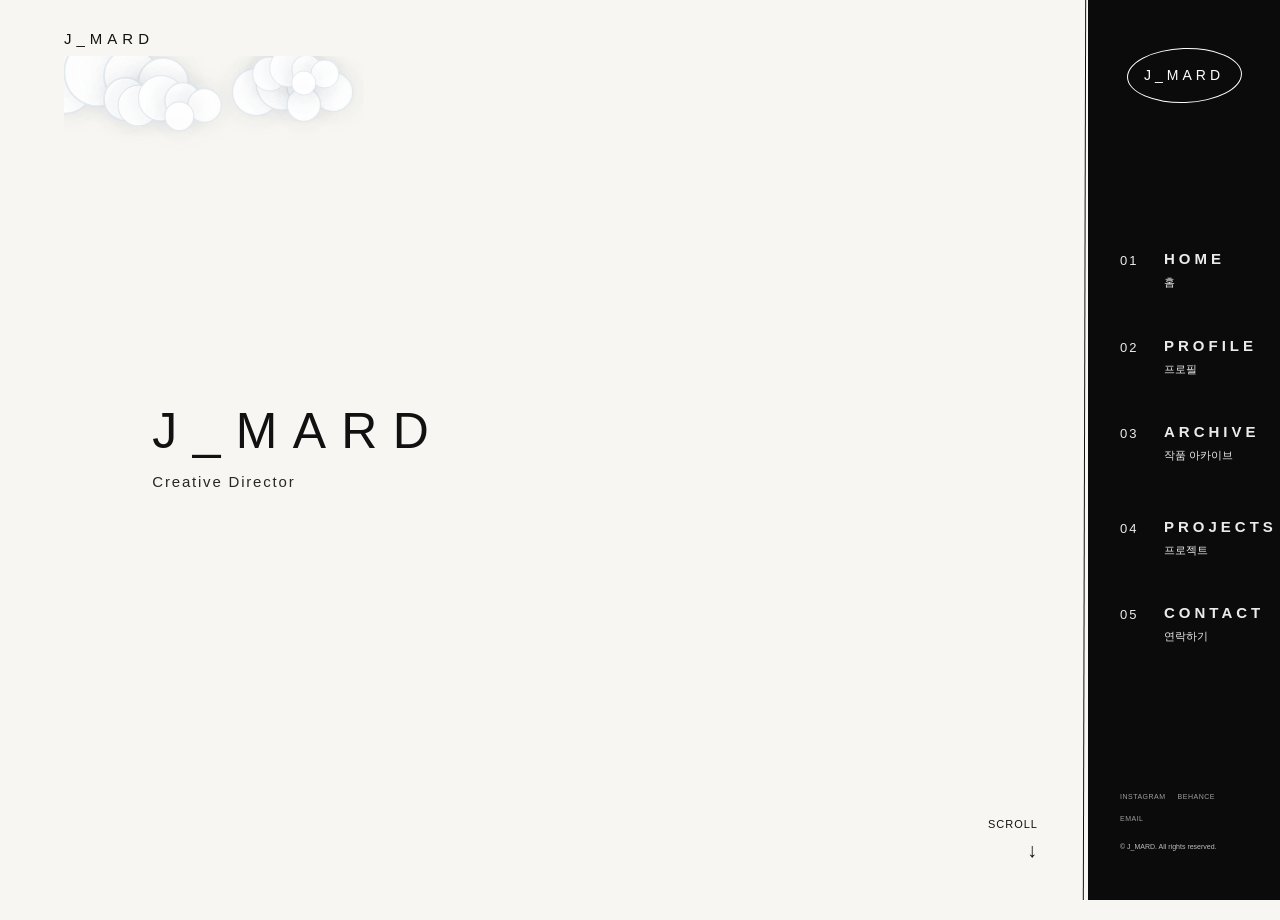
==== J_MARD/index.html @ f830c9d3 "Add files via upload" ====
<!DOCTYPE html>
<html lang="ko">
<head>
  <meta charset="UTF-8" />
  <meta name="referrer" content="no-referrer" />
  <!-- CSP and other security headers are applied via server response headers. -->

  <meta name="viewport" content="width=device-width, initial-scale=1.0" />

  <title>J_MARD | Creative Director</title>

  <link rel="stylesheet" href="css/style.css">
</head>

<body>
  <div class="page">

    <!-- 왼쪽 흰색 메인 영역 -->
    <main class="main-area" id="home">

      <div class="cloud-layer" aria-hidden="true">
        <canvas id="cloudCanvas" class="cloud-canvas"></canvas>
      </div>

      <header class="top-header">
        <a href="#" class="small-logo">J_MARD</a>

        <nav class="top-nav">
        </nav>
      </header>

      <section class="hero" id="heroSection">
        <h1 id="heroTitle">J_MARD</h1>
        <p id="heroSubtitle">Creative Director</p>
      </section>

      <div class="scroll">
        <span>SCROLL</span>
        <span class="scroll-arrow">↓</span>
      </div>

      <div class="hero-media" id="heroMedia" aria-hidden="true">
        <div class="painting-container">
          <div class="painting-left">
            <div class="painting-image-wrap">
              <img id="paintingImage" src="./images/cloud.png" alt="뭉게구름 회화 작품" class="painting-image">
            </div>
            <button type="button" id="paintingPrev" class="painting-nav painting-nav--left" aria-label="Previous artwork">‹</button>
            <button type="button" id="paintingNext" class="painting-nav painting-nav--right" aria-label="Next artwork">›</button>
            <p id="paintingCaption" class="painting-caption">뭉게구름 116.8x60.2 50P 캔버스에 아크릴</p>
          </div>
        </div>
        <p class="hero-media-caption"></p>
      </div>

      <div id="about" class="section-anchor"></div>
      <div id="projects" class="section-anchor"></div>
      <div id="contact" class="section-anchor"></div>

    </main>

    <!-- 경계선 -->
    <div class="divider-line"></div>

    <!-- 오른쪽 검은색 사이드바 -->
    <aside class="side-area">

      <div class="side-logo-wrap">
          <div class="side-logo">
          <span>J_MARD</span>
        </div>
      </div>

      <nav class="side-menu">

        <a href="#home" class="menu-item" data-target="home">
          <span class="menu-number">01</span>

          <span>
            <strong class="menu-title">HOME</strong>
            <span class="menu-subtitle">홈</span>
          </span>
        </a>

        <a href="#about" class="menu-item" data-target="about">
          <span class="menu-number">02</span>

          <span>
            <strong class="menu-title">PROFILE</strong>
            <span class="menu-subtitle">프로필</span>
          </span>
        </a>

        <div class="menu-item archive-item" data-target="archive">
          <span class="menu-number">03</span>

          <div>
            <a href="#archive" class="menu-link" data-target="archive">
              <strong class="menu-title">ARCHIVE</strong>
              <span class="menu-subtitle">작품 아카이브</span>
            </a>

            <div class="archive-submenu" aria-label="Archive categories">
              <button type="button" class="archive-submenu-link" data-label="Painting" data-title="PAINTING" data-description="회화 작품들이 모여 있는 섹션입니다." data-target="painting">painting</button>
              <button type="button" class="archive-submenu-link" data-label="Media Art" data-title="MEDIA ART" data-description="미디어 아트 작품들이 모여 있는 섹션입니다." data-target="media">media art</button>
            </div>
          </div>
        </div>

        <a href="#projects" class="menu-item" data-target="projects">
          <span class="menu-number">04</span>

          <span>
            <strong class="menu-title">PROJECTS</strong>
            <span class="menu-subtitle">프로젝트</span>
          </span>
        </a>

        <a href="#contact" class="menu-item" data-target="contact">
          <span class="menu-number">05</span>

          <span>
            <strong class="menu-title">CONTACT</strong>
            <span class="menu-subtitle">연락하기</span>
          </span>
        </a>

      </nav>

      <footer class="side-footer">

        <div class="social-links">
          <a href="https://www.instagram.com/heumeul_heumeul/" target="_blank" rel="noopener noreferrer">INSTAGRAM</a>
          <a href="https://www.behance.net/a52d21a0" target="_blank" rel="noopener noreferrer">BEHANCE</a>
          <a href="mailto:ssyaaa3578@naver.com">EMAIL</a>
        </div>

        <p class="copyright">
          © J_MARD. All rights reserved.
        </p>

      </footer>

    </aside>

  </div>

  <div id="archiveOverlay" class="archive-overlay" aria-hidden="true">
    <div class="archive-panel">
      <h2 id="archiveTitle">ARCHIVE</h2>
      <p id="archiveDescription">작품 아카이브 섹션입니다.</p>
      <button type="button" class="archive-close" id="archiveClose">Close</button>
    </div>
  </div>

  <script src="js/main.js" defer></script>
</body>
</html>
---- J_MARD/css/style.css ----
* {
  margin: 0;
  padding: 0;
  box-sizing: border-box;
}

html {
  scroll-behavior: smooth;
}

body {
  font-family: Arial, Helvetica, sans-serif;
  background: #f7f6f2;
  color: #111;
  overflow-x: hidden;
  line-height: 1.4;
  -webkit-font-smoothing: antialiased;
  text-rendering: optimizeLegibility;
}

/* 기본 페이지 레이아웃: 왼쪽 메인(약 85%), 오른쪽 사이드(약 15%) */
.page {
  display: flex;
  align-items: stretch;
}

/* 데스크탑 이상에서 2단 레이아웃으로 보여주기 위한 기본값 (미디어쿼리로 재정의 가능) */
.main-area {
  width: calc(100% - 15%);
  min-height: 100vh;
  padding: 56px 64px;
  position: relative;
  background: transparent;
}

.side-area {
  width: 15%;
  min-width: 180px;
  position: fixed;
  top: 0;
  right: 0;
  bottom: 0;
  padding: 48px 32px;
  display: flex;
  flex-direction: column;
  justify-content: space-between;
  background: #0b0b0b;
  color: #fff;
}

/* 사이드바 내부 링크 색상 고정 (브라우저 기본 방문색 보라 제거) */
.side-area a,
.side-area a:visited {
  color: inherit;
  text-decoration: none;
}

.side-area .menu-item .menu-title,
.side-area .menu-item .menu-subtitle,
.side-area .menu-number {
  color: rgba(255,255,255,0.92);
}

.social-links a,
.side-footer a {
  color: rgba(255,255,255,0.6);
  text-decoration: none;
}

.menu-item a:hover,
.archive-submenu .archive-submenu-link:hover {
  opacity: 0.85;
  transform: translateX(2px);
}


.contact-actions {
  display: flex;
  gap: 12px;
  align-items: center;
}

.contact-link {
  display: inline-flex;
  align-items: center;
  gap: 12px;
  padding: 12px 14px;
  background: #fff;
  border: 1px solid rgba(17, 17, 17, 0.06);
  border-radius: 20px;
  box-shadow: 0 12px 30px rgba(17, 17, 17, 0.06);
  color: #111;
  font-weight: 700;
  letter-spacing: 1px;
  text-transform: uppercase;
}

.contact-link:hover {
  transform: translateY(-3px);
}

.contact-icon {
  position: relative;
  width: 44px;
  height: 44px;
  border-radius: 12px;
  display: inline-block;
}

.contact-icon.ig-icon {
  background: radial-gradient(circle at 30% 25%, #fdd090 0%, #f47464 30%, #cb2d7f 60%, #4b52e5 95%);
  box-shadow: inset 0 0 0 1px rgba(255, 255, 255, 0.22), 0 8px 20px rgba(0, 0, 0, 0.08);
}

.contact-icon.email-icon {
  background: linear-gradient(180deg, #ffffff 0%, #f3f3f3 100%);
  border: 1px solid rgba(17,17,17,0.06);
}

.contact-icon.ig-icon::before {
  content: "";
  position: absolute;
  width: 28px;
  height: 28px;
  top: 8px;
  left: 8px;
  border-radius: 8px;
  background: rgba(255, 255, 255, 0.95);
}

.contact-icon.ig-icon::after {
  content: "";
  position: absolute;
  width: 16px;
  height: 16px;
  top: 50%;
  left: 50%;
  transform: translate(-50%, -50%);
  border-radius: 50%;
  background: #111;
  box-shadow: inset 0 0 0 2px rgba(255, 255, 255, 0.75);
}

.contact-icon.ig-icon .flash,
.contact-icon.email-icon .flash {
  position: absolute;
  top: 8px;
  right: 8px;
  width: 8px;
  height: 8px;
  border-radius: 50%;
  background: #fff;
  box-shadow: 0 0 0 1px rgba(255, 255, 255, 0.75);
}

.contact-icon.email-icon .envelope {
  position: absolute;
  left: 10px;
  right: 10px;
  top: 14px;
  height: 12px;
  background: linear-gradient(90deg, rgba(0,0,0,0.9) 0%, rgba(0,0,0,0.9) 100%);
  clip-path: polygon(0 0, 100% 0, 100% 65%, 50% 40%, 0 65%);
  border-radius: 2px;
}

.contact-text {
  font-size: 12px;
  letter-spacing: 1.5px;
}

.small-logo {
  font-size: 15px;
  font-weight: 500;
  letter-spacing: 5px;
}

/* 왼쪽 상단 로고 링크 색상 고정 (보라색 방문색 제거) */
.small-logo,
.small-logo:visited {
  color: #111;
  text-decoration: none;
}

.small-logo:hover,
.small-logo:focus-visible {
  opacity: 0.8;
  transform: translateY(-1px);
}

.top-nav {
  display: flex;
  gap: 42px;
  margin-right: 20px;
}

/* 상단 헤더 고정: 왼쪽 상단에 작은 로고 배치 */
.top-header {
  position: absolute;
  top: 28px;
  left: 64px;
  z-index: 10;
  display: flex;
  align-items: center;
  gap: 18px;
}

/* 모바일에서는 내부 여백에 맞춰 위치 조정 */
@media (max-width: 700px) {
  .top-header {
    position: relative;
    top: 0;
    left: 0;
    padding: 8px 0;
  }
}

.top-nav a {
  font-size: 12px;
  letter-spacing: 1px;
  transition: opacity 0.3s ease, transform 0.25s ease;
  padding: 2px 0;
  position: relative;
}

.top-nav a::after {
  content: "";
  position: absolute;
  left: 0;
  bottom: -2px;
  width: 100%;
  height: 1px;
  background: currentColor;
  transform: scaleX(0);
  transform-origin: left;
  transition: transform 0.25s ease;
}

.top-nav a:hover::after,
.top-nav a:focus-visible::after {
  transform: scaleX(1);
}

.top-nav a:hover,
.top-nav a:focus-visible {
  opacity: 0.45;
  transform: translateY(-1px);
}

.hero {
  position: absolute;
  top: 50%;
  left: 14%;
  z-index: 2;
  transform: translateY(-50%);
  transition: top 0.45s cubic-bezier(0.22, 1, 0.36, 1), transform 0.45s cubic-bezier(0.22, 1, 0.36, 1), opacity 0.35s ease;
  max-width: min(560px, 76vw);
  opacity: 1;
}

.hero.hero--section {
  top: 42%;
  transform: translateY(-50%) translateX(4px);
}

.hero h1 {
  font-size: clamp(38px, 3.9vw, 72px);
  font-weight: 500;
  letter-spacing: clamp(12px, 1.2vw, 20px);
  white-space: nowrap;
  line-height: 1;
  transition: transform 0.45s cubic-bezier(0.22, 1, 0.36, 1), letter-spacing 0.35s ease;
}

.hero p {
  margin-top: 14px;
  font-size: 15px;
  letter-spacing: 1.8px;
  opacity: 0.9;
  line-height: 1.5;
  transition: transform 0.45s cubic-bezier(0.22, 1, 0.36, 1), opacity 0.35s ease;
}

.contact-card {
  margin-top: 24px;
  max-width: 320px;
  opacity: 0;
  pointer-events: none;
  transform: translateY(12px);
  transition: opacity 0.3s ease, transform 0.3s ease;
}

.contact-card.show {
  opacity: 1;
  pointer-events: auto;
  transform: translateY(0);
}

.contact-link {
  display: inline-flex;
  align-items: center;
  gap: 12px;
  padding: 16px 18px;
  background: #fff;
  border: 1px solid rgba(17, 17, 17, 0.08);
  border-radius: 24px;
  box-shadow: 0 18px 42px rgba(17, 17, 17, 0.08);
  color: #111;
  font-weight: 700;
  letter-spacing: 1px;
  text-transform: uppercase;
}

.contact-icon {
  position: relative;
  width: 46px;
  height: 46px;
  border-radius: 18px;
  background: radial-gradient(circle at 30% 25%, #fdd090 0%, #f47464 30%, #cb2d7f 60%, #4b52e5 95%);
  box-shadow: inset 0 0 0 1px rgba(255, 255, 255, 0.22), 0 10px 26px rgba(0, 0, 0, 0.12);
}

.contact-icon::before {
  content: "";
  position: absolute;
  inset: 8px;
  border-radius: 14px;
  background: rgba(255, 255, 255, 0.94);
}

.contact-icon::after {
  content: "";
  position: absolute;
  width: 16px;
  height: 16px;
  top: 50%;
  left: 50%;
  transform: translate(-50%, -50%);
  border-radius: 50%;
  background: #111;
  box-shadow: inset 0 0 0 2px rgba(255, 255, 255, 0.75);
}

.contact-icon .flash {
  position: absolute;
  top: 8px;
  right: 8px;
  width: 8px;
  height: 8px;
  border-radius: 50%;
  background: #fff;
  box-shadow: 0 0 0 1px rgba(255, 255, 255, 0.75);
}

.contact-text {
  font-size: 12px;
  letter-spacing: 1.5px;
}

.hero.hero--section h1 {
  transform: translateY(-2px);
  letter-spacing: 22px;
}

.hero.hero--section p {
  transform: translateY(-2px);
  opacity: 1;
}

.main-area.artwork-visible .hero {
  top: 112px;
  left: clamp(50px, 7vw, 110px);
  transform: none;
}

.main-area.artwork-visible .hero h1 {
  font-size: clamp(34px, 3.2vw, 56px);
  letter-spacing: clamp(12px, 1.6vw, 20px);
}

.main-area.artwork-visible .hero p {
  margin-top: 10px;
}

.scroll {
  position: absolute;
  right: 50px;
  bottom: 40px;
  display: flex;
  flex-direction: column;
  gap: 8px;
  font-size: 11px;
  letter-spacing: 1px;
  text-align: right;
  z-index: 2;
}

.main-area.artwork-visible .scroll {
  display: none;
}

.scroll-arrow {
  font-size: 20px;
  line-height: 1;
}

.hero-media {
  position: absolute;
  top: 0;
  right: 0;
  bottom: 0;
  left: 0;
  display: flex;
  flex-direction: column;
  align-items: stretch;
  justify-content: center;
  z-index: 1;
  padding-top: 160px;
  box-sizing: border-box;
  opacity: 0;
  transform: translateY(20px);
  pointer-events: none;
  transition: opacity 1s ease, transform 1s ease;
}

.hero-media.show {
  opacity: 1;
  transform: translateY(0);
  pointer-events: auto;
}

.hero-artwork {
  display: block;
  width: min(820px, 100%);
  height: auto;
  min-width: 0;
  min-height: 0;
  max-width: 100%;
  max-height: calc(100% - 46px);
  object-fit: contain;
  border-radius: 20px;
  border: 1px solid rgba(17, 17, 17, 0.08);
  box-shadow: 0 26px 56px rgba(17, 17, 17, 0.08);
  background: #f7f6f2;
}

.painting-container {
  position: relative;
  display: flex;
  justify-content: center;
  width: 100%;
  background: transparent;
  border-radius: 24px;
  overflow: hidden;
  padding: 24px 0 0;
}

.painting-nav {
  position: absolute;
  top: 50%;
  transform: translateY(-50%);
  width: 38px;
  height: 38px;
  border: 1px solid rgba(17, 17, 17, 0.14);
  border-radius: 50%;
  background: rgba(255, 255, 255, 0.92);
  color: rgba(17, 17, 17, 0.9);
  font-size: 20px;
  font-weight: 700;
  display: flex;
  align-items: center;
  justify-content: center;
  cursor: pointer;
  transition: transform 0.2s ease, box-shadow 0.2s ease, background-color 0.2s ease;
  backdrop-filter: blur(10px);
  z-index: 3;
}

.painting-nav:hover,
.painting-nav:focus-visible {
  transform: translateY(-50%) scale(1.05);
  box-shadow: 0 10px 24px rgba(17, 17, 17, 0.14);
  outline: none;
  background: rgba(255, 255, 255, 1);
}

.painting-nav--left {
  left: 16px;
}

.painting-nav--right {
  right: 16px;
}

.painting-left {
  position: relative;
  flex: 0 0 auto;
  width: min(840px, 100%);
  max-width: 840px;
  overflow: hidden;
  margin: 0 auto;
  border-radius: 24px;
  background: #fff;
  box-shadow: 0 38px 90px rgba(17, 17, 17, 0.08);
  border: 1px solid rgba(255, 255, 255, 0.55);
}

.painting-image-wrap {
  position: relative;
  width: 100%;
  transition: opacity 0.35s ease;
}

.painting-left.fade-out .painting-image-wrap {
  opacity: 0.35;
}

.painting-left img {
  width: 100%;
  height: auto;
  object-fit: cover;
  object-position: center;
  display: block;
  opacity: 1;
  transition: opacity 0.45s ease, transform 0.35s ease, filter 0.35s ease;
  filter: saturate(1.04) contrast(1.03);
  user-select: none;
  -webkit-user-drag: none;
  -webkit-touch-callout: none;
  pointer-events: none;
}

.painting-left:hover img {
  transform: scale(1.01);
  filter: saturate(1.08) contrast(1.05);
}

.painting-caption {
  margin: 16px 5% 24px;
  width: 90%;
  max-width: 840px;
  text-align: left;
  font-size: 15px;
  color: rgba(17, 17, 17, 0.78);
  line-height: 1.8;
  letter-spacing: 0.25px;
}

.painting-right h2{
  font-size:48px;
  margin:0;
  line-height:1.05;
}

.hero-media-caption {
  margin-top: 20px;
  font-size: 14px;
  letter-spacing: 0.45px;
  color: #555;
  max-width: 700px;
  line-height: 1.8;
  text-align: center;
}

.side-logo-wrap {
  display: flex;
  justify-content: center;
}

.side-logo {
  width: 115px;
  height: 55px;
  border: 1px solid #fff;
  border-radius: 50%;
  display: flex;
  align-items: center;
  justify-content: center;
  transform: rotate(-2deg);
}

.side-logo span {
  font-size: 14px;
  letter-spacing: 4px;
  transform: rotate(2deg);
}

.side-menu {
  display: flex;
  flex-direction: column;
  gap: 46px;
}

.menu-item {
  display: grid;
  grid-template-columns: 34px 1fr;
  column-gap: 10px;
  align-items: start;
}

.archive-submenu {
  display: flex;
  flex-direction: column;
  gap: 16px;
  margin-top: 18px;
}

.archive-submenu-link {
  width: 100%;
  background: transparent;
  border: 0;
  color: #fff;
  padding: 10px 0;
  text-align: left;
  font-size: 14px;
  letter-spacing: 2px;
  text-transform: uppercase;
  cursor: pointer;
  transition: opacity 0.2s ease, transform 0.25s ease;
}

.archive-submenu-link:hover,
.archive-submenu-link:focus-visible {
  opacity: 0.8;
  transform: translateX(2px);
}

.menu-number {
  color: #969696;
  font-size: 13px;
  letter-spacing: 2px;
  padding-top: 2px;
}

.menu-title {
  display: block;
  font-size: 15px;
  letter-spacing: 4px;
  margin-bottom: 6px;
  line-height: 1.2;
}

.menu-subtitle {
  font-size: 11px;
  color: #d4d4d4;
  line-height: 1.5;
  display: block;
}

.section-anchor {
  display: block;
  height: 0;
}

.menu-link {
  display: block;
}

.archive-item {
  position: relative;
  display: grid;
  grid-template-columns: 34px 1fr;
  align-items: start;
}

.archive-submenu {
  display: flex;
  flex-direction: column;
  gap: 8px;
  margin-top: 8px;
  max-height: 0;
  overflow: hidden;
  opacity: 0;
  transform: translateY(-4px);
  transition: all 0.25s ease;
  padding-left: 0;
}

.archive-item:hover .archive-submenu,
.archive-item:focus-within .archive-submenu {
  max-height: 120px;
  opacity: 1;
  transform: translateY(0);
}

.archive-submenu .archive-submenu-link {
  font-size: 11px;
  letter-spacing: 2px;
  color: #d4d4d4;
  text-transform: lowercase;
  text-align: left;
  background: transparent;
  border: 0;
  padding: 0;
  cursor: pointer;
  transition: color 0.2s ease, opacity 0.2s ease, transform 0.25s ease;
}

.archive-submenu .archive-submenu-link:hover,
.archive-submenu .archive-submenu-link:focus-visible {
  color: #fff;
  opacity: 0.8;
  transform: translateX(2px);
}

.interaction-label {
  position: fixed;
  right: 24px;
  bottom: 24px;
  background: rgba(17, 17, 17, 0.92);
  color: #fff;
  padding: 10px 14px;
  font-size: 11px;
  letter-spacing: 1px;
  text-transform: uppercase;
  opacity: 0;
  pointer-events: none;
  transform: translateY(8px);
  transition: all 0.25s ease;
  z-index: 30;
  border: 1px solid rgba(255,255,255,0.18);
}

.interaction-label.show {
  opacity: 1;
  transform: translateY(0);
}

.archive-overlay {
  position: fixed;
  inset: 0;
  background: rgba(247, 246, 242, 0.96);
  display: flex;
  align-items: center;
  justify-content: center;
  padding: 40px;
  opacity: 0;
  pointer-events: none;
  transition: opacity 0.35s ease;
  z-index: 40;
}

.archive-overlay.show {
  opacity: 1;
  pointer-events: auto;
}

.archive-overlay.show .archive-panel {
  transform: translateY(0);
  opacity: 1;
}

.archive-panel {
  width: min(760px, 100%);
  background: transparent;
  border: 0;
  box-shadow: none;
  text-align: center;
  color: #111;
  transform: translateY(8px);
  transition: transform 0.35s ease, opacity 0.35s ease;
  opacity: 0;
}

.archive-panel h2 {
  font-size: 26px;
  letter-spacing: 5px;
  margin-bottom: 14px;
  text-transform: uppercase;
  line-height: 1.2;
}

.archive-panel p {
  font-size: 14px;
  line-height: 1.8;
  letter-spacing: 1px;
  margin-bottom: 12px;
  max-width: 560px;
  margin-inline: auto;
}

.archive-close {
  margin-top: 24px;
  border: 1px solid rgba(17, 17, 17, 0.25);
  background: transparent;
  color: #111;
  padding: 10px 18px;
  font-size: 11px;
  letter-spacing: 2px;
  text-transform: uppercase;
  cursor: pointer;
  transition: background-color 0.2s ease, color 0.2s ease, transform 0.2s ease;
}

.archive-close:hover,
.archive-close:focus-visible {
  background-color: rgba(17, 17, 17, 0.06);
  transform: translateY(-1px);
}

.side-footer {
  font-size: 8px;
  color: #ddd;
}

.social-links {
  display: flex;
  flex-wrap: wrap;
  gap: 12px;
  margin-bottom: 18px;
  font-size: 7px;
  letter-spacing: 0.5px;
}

.copyright {
  font-size: 7px;
  line-height: 1.5;
  color: #bdbdbd;
}

/* 흰색과 검은색 사이의 손그림 선 */
.divider-line {
  position: fixed;
  top: 0;
  right: calc(15% - 5px);
  width: 12px;
  height: 100vh;
  z-index: 20;
  pointer-events: auto;
  cursor: ns-resize;
}

.divider-line::before,
.divider-line::after {
  content: "";
  position: absolute;
  top: 0;
  width: 1px;
  height: 100%;
  background: #111;
  pointer-events: none;
}

.divider-line::before {
  left: 3px;
  transform: rotate(0.15deg);
}

.divider-line::after {
  left: 8px;
  opacity: 0.45;
  transform: rotate(-0.1deg);
}

/* 태블릿 */
@media (max-width: 1100px) {
  .main-area {
    width: 82%;
  }

  .side-area {
    width: 18%;
    min-width: 180px;
  }

  .divider-line {
    right: calc(18% - 5px);
  }

  .top-nav {
    display: none;
  }

  .hero {
    left: 10%;
  }

  .hero h1 {
    letter-spacing: 18px;
  }
}

/* 모바일 */
@media (max-width: 700px) {
  .page {
    display: block;
  }

  .main-area {
    width: 100%;
    min-height: 75vh;
    padding: 28px 24px;
  }

  .side-area {
    position: relative;
    width: 100%;
    min-width: 0;
    height: auto;
    min-height: 100vh;
    padding: 38px 28px;
  }

  .divider-line {
    display: none;
  }

  .hero {
    top: 48%;
    left: 24px;
    right: 24px;
  }

  .hero h1 {
    font-size: 38px;
    letter-spacing: 12px;
  }

  .hero p {
    font-size: 13px;
    letter-spacing: 2px;
  }

  .main-area.artwork-visible {
    min-height: 640px;
  }

  .main-area.artwork-visible .hero {
    top: 92px;
    left: 24px;
    right: 24px;
  }

  .main-area.artwork-visible .hero h1 {
    font-size: 30px;
    letter-spacing: 8px;
  }

  .hero-media {
    top: 190px;
    right: auto;
    bottom: 32px;
    left: 24px;
    width: calc(100vw - 48px);
    min-width: 0;
    max-width: calc(100vw - 48px);
  }

  .hero-artwork {
    width: 100%;
    max-width: 100%;
    border-radius: 14px;
  }

  .scroll {
    left: 24px;
    bottom: 25px;
  }

  .side-menu {
    margin: 80px 0;
  }

  .side-logo {
    width: 150px;
    height: 70px;
  }

  .side-footer {
    font-size: 10px;
  }

  .social-links,
  .copyright {
    font-size: 9px;
  }
}
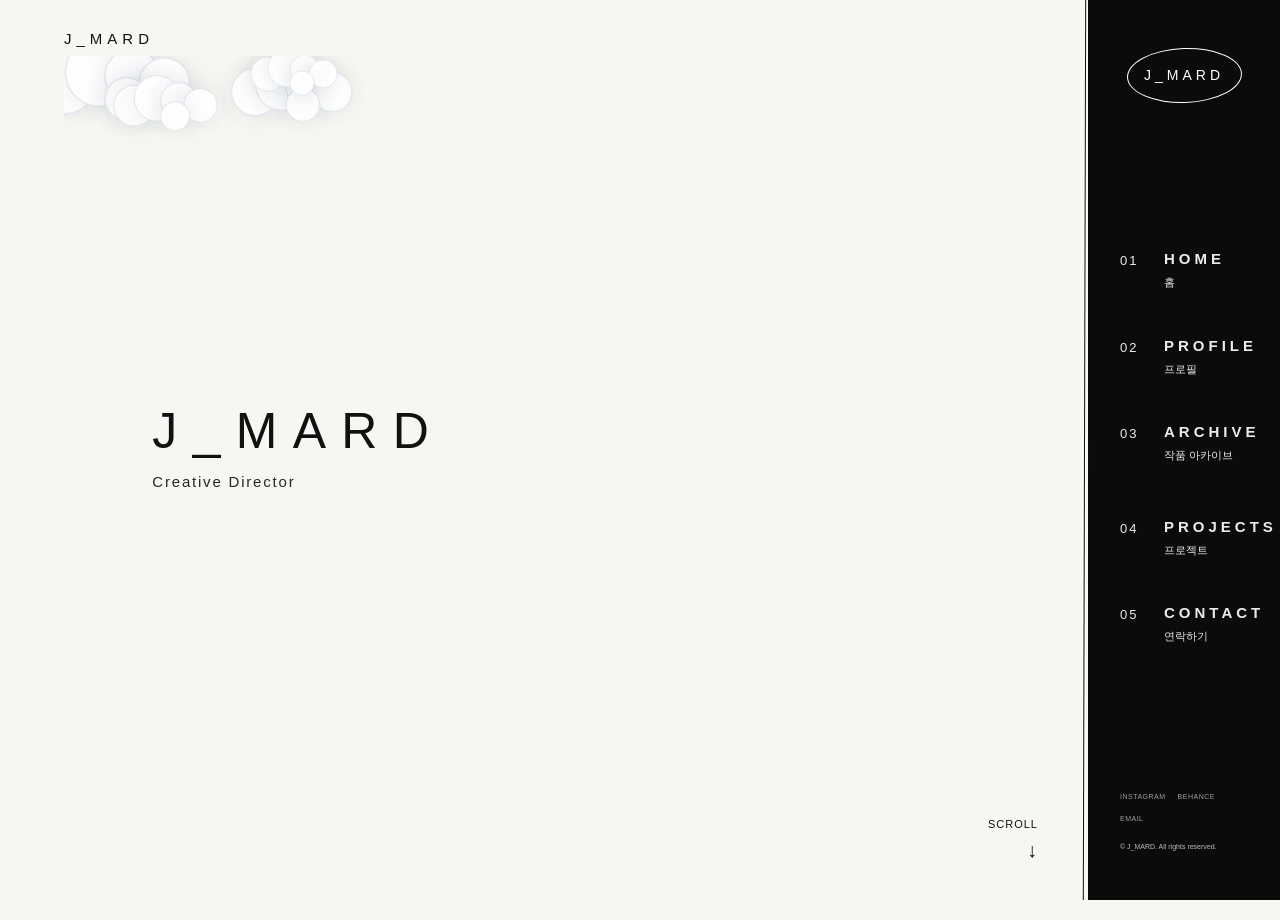
==== commit 7fec5c22: "Add files via upload" ====
--- a/J_MARD/index.html
+++ b/J_MARD/index.html
@@ -113,6 +113,10 @@
           <span>
             <strong class="menu-title">PROJECTS</strong>
             <span class="menu-subtitle">프로젝트</span>
+            <span class="menu-project-detail">
+              <span class="project-detail-item" role="button" tabindex="0" data-project-title="FLUID WORLD">FLUID WORLD</span>
+              <span class="project-detail-item" role="button" tabindex="0" data-project-title="MUTANT SEA">MUTANT SEA</span>
+            </span>
           </span>
         </a>
 
--- a/J_MARD/css/style.css
+++ b/J_MARD/css/style.css
@@ -16,6 +16,21 @@
   line-height: 1.4;
   -webkit-font-smoothing: antialiased;
   text-rendering: optimizeLegibility;
+  -webkit-user-select: none;
+  -moz-user-select: none;
+  -ms-user-select: none;
+  user-select: none;
+  -webkit-touch-callout: none;
+}
+
+img, canvas, video, svg {
+  -webkit-user-select: none;
+  -moz-user-select: none;
+  -ms-user-select: none;
+  user-select: none;
+  -webkit-user-drag: none;
+  user-drag: none;
+  pointer-events: none;
 }
 
 /* 기본 페이지 레이아웃: 왼쪽 메인(약 85%), 오른쪽 사이드(약 15%) */
@@ -269,7 +284,12 @@
   letter-spacing: clamp(12px, 1.2vw, 20px);
   white-space: nowrap;
   line-height: 1;
-  transition: transform 0.45s cubic-bezier(0.22, 1, 0.36, 1), letter-spacing 0.35s ease;
+  transition: opacity 0.2s ease, transform 0.3s cubic-bezier(0.22, 1, 0.36, 1), letter-spacing 0.35s ease;
+}
+
+.hero h1.is-changing {
+  opacity: 0;
+  transform: translateY(8px);
 }
 
 .hero p {
@@ -644,6 +664,46 @@
   color: #d4d4d4;
   line-height: 1.5;
   display: block;
+}
+
+.menu-project-detail {
+  display: block;
+  max-height: 0;
+  margin-top: 0;
+  overflow: hidden;
+  color: #d4d4d4;
+  font-size: 9px;
+  letter-spacing: 1.2px;
+  line-height: 1.7;
+  opacity: 0;
+  transform: translateY(-3px);
+  transition: max-height 0.25s ease, margin-top 0.25s ease, opacity 0.25s ease, transform 0.25s ease;
+}
+
+.menu-project-detail span {
+  display: block;
+}
+
+.project-detail-item {
+  cursor: pointer;
+  transition: color 0.2s ease, opacity 0.2s ease;
+}
+
+.project-detail-item:hover,
+.project-detail-item:focus-visible {
+  color: #fff;
+  opacity: 0.8;
+  outline: none;
+}
+
+.menu-item:hover .menu-project-detail,
+.menu-item.is-hovered .menu-project-detail,
+.menu-item:focus-visible .menu-project-detail,
+.menu-item:focus-within .menu-project-detail {
+  max-height: 40px;
+  margin-top: 8px;
+  opacity: 1;
+  transform: translateY(0);
 }
 
 .section-anchor {
